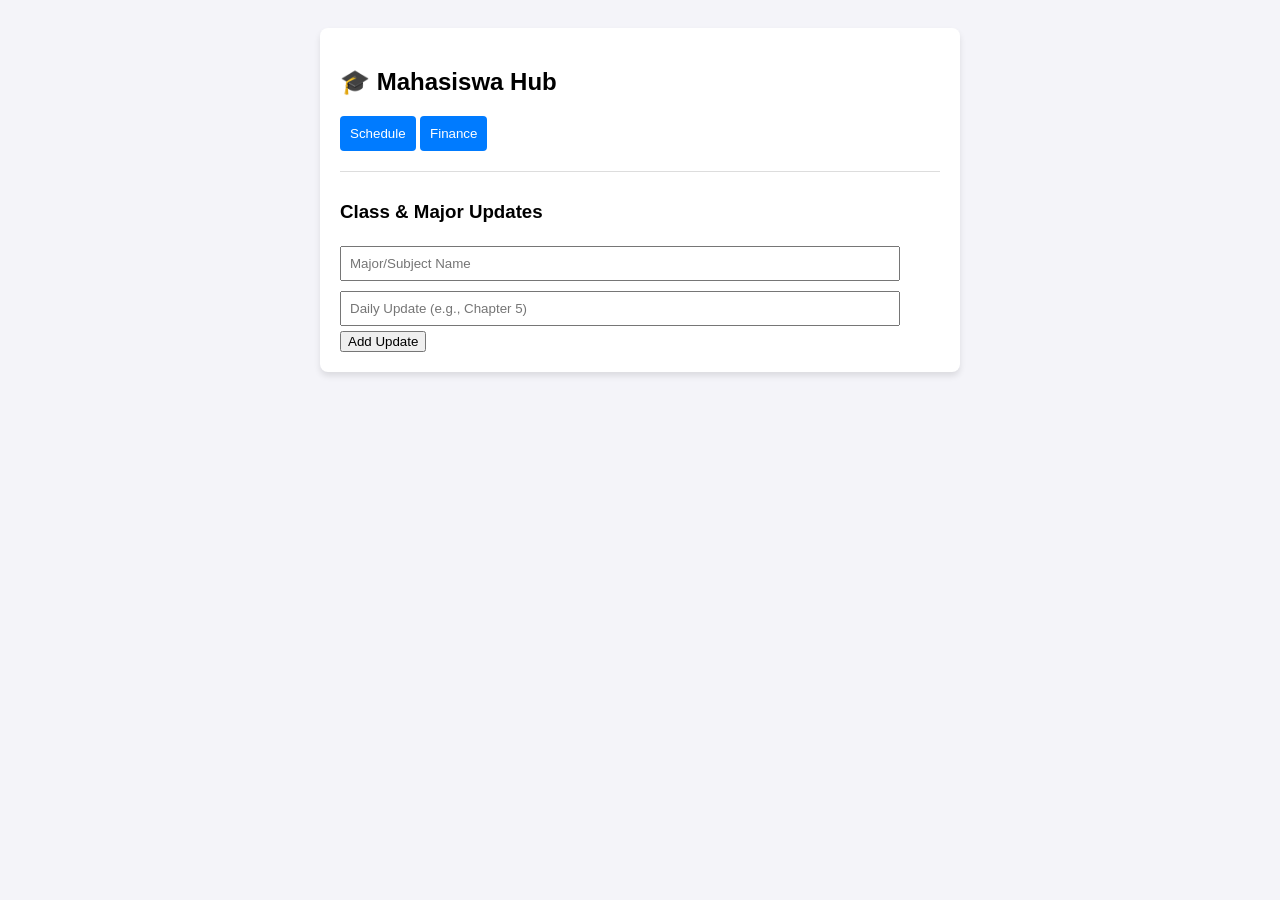
==== index.html @ 96eb0057 "Rename new.html to index.html" ====
<!DOCTYPE html>
<html lang="en">
<head>
    <meta charset="UTF-8">
    <title>Mahasiswa Hub</title>
    <style>
        body { font-family: Arial, sans-serif; background: #f4f4f9; padding: 20px; }
        .container { max-width: 600px; margin: auto; background: white; padding: 20px; border-radius: 8px; box-shadow: 0 4px 6px rgba(0,0,0,0.1); }
        .tab-btn { padding: 10px; cursor: pointer; border: none; background: #007bff; color: white; border-radius: 4px; }
        .section { margin-top: 20px; border-top: 1px solid #ddd; padding-top: 10px; }
        input { padding: 8px; margin: 5px 0; width: 90%; }
        .list-item { background: #e9ecef; padding: 10px; margin: 5px 0; border-left: 5px solid #007bff; }
    </style>
</head>
<body>

<div class="container">
    <h2>🎓 Mahasiswa Hub</h2>
    <button class="tab-btn" onclick="show('schedule')">Schedule</button>
    <button class="tab-btn" onclick="show('finance')">Finance</button>

    <div id="schedule" class="section">
        <h3>Class & Major Updates</h3>
        <input type="text" id="majorName" placeholder="Major/Subject Name">
        <input type="text" id="majorUpdate" placeholder="Daily Update (e.g., Chapter 5)">
        <button onclick="addSchedule()">Add Update</button>
        <div id="scheduleList"></div>
    </div>

    <div id="finance" class="section" style="display:none;">
        <h3>Monthly Expense Tracker</h3>
        <p>Budget: <strong>$500</strong></p>
        <input type="number" id="amount" placeholder="Amount Spent">
        <input type="text" id="expenseNote" placeholder="What for?">
        <button onclick="addExpense()">Subtract Expense</button>
        <div id="expenseList"></div>
    </div>
</div>

<script>
    function show(id) {
        document.getElementById('schedule').style.display = id === 'schedule' ? 'block' : 'none';
        document.getElementById('finance').style.display = id === 'finance' ? 'block' : 'none';
    }

    function addSchedule() {
        let name = document.getElementById('majorName').value;
        let update = document.getElementById('majorUpdate').value;
        if(name && update) {
            document.getElementById('scheduleList').innerHTML += `<div class="list-item"><strong>${name}:</strong> ${update}</div>`;
        }
    }

    function addExpense() {
        let amt = document.getElementById('amount').value;
        let note = document.getElementById('expenseNote').value;
        if(amt) {
            document.getElementById('expenseList').innerHTML += `<div class="list-item">-$${amt} (${note})</div>`;
        }
    }
</script>

</body>
</html>
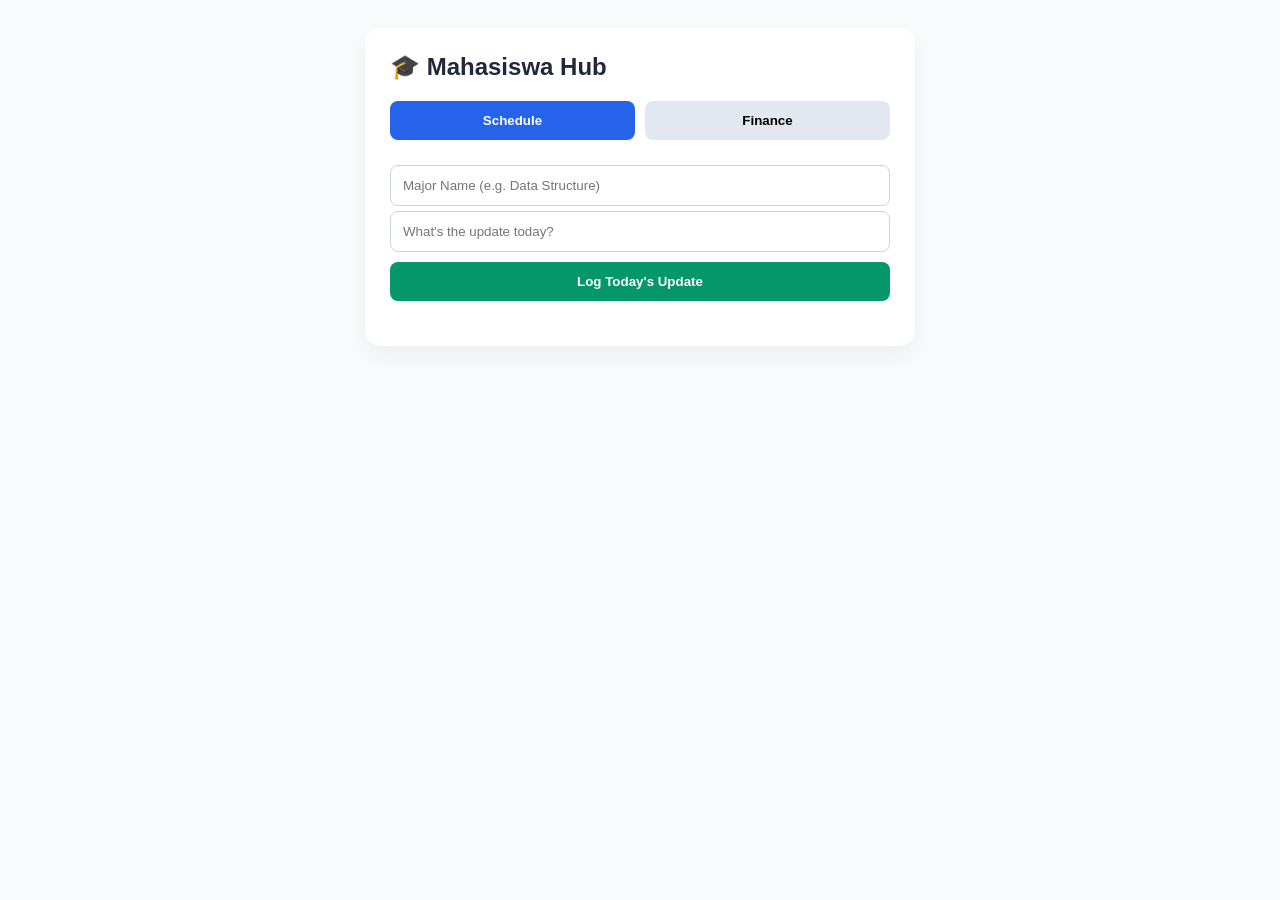
==== commit 7f270def: "Enhance index.html with responsive design and updates" ====
--- a/index.html
+++ b/index.html
@@ -2,62 +2,116 @@
 <html lang="en">
 <head>
     <meta charset="UTF-8">
-    <title>Mahasiswa Hub</title>
+    <meta name="viewport" content="width=device-width, initial-scale=1.0">
+    <title>Mahasiswa Hub | Dashboard</title>
     <style>
-        body { font-family: Arial, sans-serif; background: #f4f4f9; padding: 20px; }
-        .container { max-width: 600px; margin: auto; background: white; padding: 20px; border-radius: 8px; box-shadow: 0 4px 6px rgba(0,0,0,0.1); }
-        .tab-btn { padding: 10px; cursor: pointer; border: none; background: #007bff; color: white; border-radius: 4px; }
-        .section { margin-top: 20px; border-top: 1px solid #ddd; padding-top: 10px; }
-        input { padding: 8px; margin: 5px 0; width: 90%; }
-        .list-item { background: #e9ecef; padding: 10px; margin: 5px 0; border-left: 5px solid #007bff; }
+        :root { --primary: #2563eb; --bg: #f8fafc; --text: #1e293b; }
+        body { font-family: 'Segoe UI', Tahoma, Geneva, Verdana, sans-serif; background: var(--bg); color: var(--text); display: flex; justify-content: center; padding: 20px; }
+        .app-card { width: 100%; max-width: 500px; background: white; padding: 25px; border-radius: 15px; box-shadow: 0 10px 25px rgba(0,0,0,0.05); }
+        
+        .tabs { display: flex; gap: 10px; margin-bottom: 20px; }
+        .tab-btn { flex: 1; padding: 12px; border: none; border-radius: 8px; cursor: pointer; font-weight: bold; transition: 0.3s; background: #e2e8f0; }
+        .tab-btn.active { background: var(--primary); color: white; }
+
+        .input-group { margin-bottom: 15px; }
+        input { width: 100%; padding: 12px; margin-top: 5px; border: 1px solid #cbd5e1; border-radius: 8px; box-sizing: border-box; }
+        button.main-btn { width: 100%; padding: 12px; background: #059669; color: white; border: none; border-radius: 8px; cursor: pointer; font-weight: bold; }
+
+        /* Finance Bar */
+        .budget-container { background: #f1f5f9; padding: 15px; border-radius: 10px; margin-bottom: 20px; }
+        .progress-bg { background: #cbd5e1; height: 10px; border-radius: 5px; margin-top: 10px; overflow: hidden; }
+        .progress-fill { background: #ef4444; height: 100%; width: 0%; transition: 0.5s; }
+
+        .list-container { margin-top: 20px; max-height: 300px; overflow-y: auto; }
+        .item { background: #fff; border: 1px solid #e2e8f0; padding: 10px; border-radius: 8px; margin-bottom: 8px; font-size: 0.9rem; }
+        .item small { color: #64748b; display: block; margin-top: 4px; }
     </style>
 </head>
 <body>
 
-<div class="container">
-    <h2>🎓 Mahasiswa Hub</h2>
-    <button class="tab-btn" onclick="show('schedule')">Schedule</button>
-    <button class="tab-btn" onclick="show('finance')">Finance</button>
-
-    <div id="schedule" class="section">
-        <h3>Class & Major Updates</h3>
-        <input type="text" id="majorName" placeholder="Major/Subject Name">
-        <input type="text" id="majorUpdate" placeholder="Daily Update (e.g., Chapter 5)">
-        <button onclick="addSchedule()">Add Update</button>
-        <div id="scheduleList"></div>
+<div class="app-card">
+    <h2 style="margin-top:0">🎓 Mahasiswa Hub</h2>
+    
+    <div class="tabs">
+        <button id="btn-sch" class="tab-btn active" onclick="switchTab('sch')">Schedule</button>
+        <button id="btn-fin" class="tab-btn" onclick="switchTab('fin')">Finance</button>
     </div>
 
-    <div id="finance" class="section" style="display:none;">
-        <h3>Monthly Expense Tracker</h3>
-        <p>Budget: <strong>$500</strong></p>
-        <input type="number" id="amount" placeholder="Amount Spent">
-        <input type="text" id="expenseNote" placeholder="What for?">
-        <button onclick="addExpense()">Subtract Expense</button>
-        <div id="expenseList"></div>
+    <div id="section-sch">
+        <div class="input-group">
+            <input type="text" id="majorName" placeholder="Major Name (e.g. Data Structure)">
+            <input type="text" id="majorUpdate" placeholder="What's the update today?">
+            <button class="main-btn" onclick="addItem('sch')" style="margin-top:10px">Log Today's Update</button>
+        </div>
+        <div id="list-sch" class="list-container"></div>
+    </div>
+
+    <div id="section-fin" style="display:none">
+        <div class="budget-container">
+            <span>Monthly Spend: <strong>Rp <span id="total-spent">0</span></strong></span>
+            <div class="progress-bg"><div id="bar" class="progress-fill"></div></div>
+        </div>
+        <div class="input-group">
+            <input type="number" id="amount" placeholder="Amount (e.g. 50000)">
+            <input type="text" id="note" placeholder="Expense for? (e.g. Lunch)">
+            <button class="main-btn" onclick="addItem('fin')" style="margin-top:10px; background: #2563eb;">Add Expense</button>
+        </div>
+        <div id="list-fin" class="list-container"></div>
     </div>
 </div>
 
 <script>
-    function show(id) {
-        document.getElementById('schedule').style.display = id === 'schedule' ? 'block' : 'none';
-        document.getElementById('finance').style.display = id === 'finance' ? 'block' : 'none';
+    let data = JSON.parse(localStorage.getItem('mhs_data')) || { schedule: [], finance: [] };
+    const limit = 2000000; // Monthly limit example (2 Million)
+
+    function switchTab(type) {
+        document.getElementById('section-sch').style.display = type === 'sch' ? 'block' : 'none';
+        document.getElementById('section-fin').style.display = type === 'fin' ? 'block' : 'none';
+        document.getElementById('btn-sch').classList.toggle('active', type === 'sch');
+        document.getElementById('btn-fin').classList.toggle('active', type === 'fin');
+        render();
     }
 
-    function addSchedule() {
-        let name = document.getElementById('majorName').value;
-        let update = document.getElementById('majorUpdate').value;
-        if(name && update) {
-            document.getElementById('scheduleList').innerHTML += `<div class="list-item"><strong>${name}:</strong> ${update}</div>`;
+    function addItem(type) {
+        const date = new Date().toLocaleDateString('id-ID', { weekday:'long', day:'numeric', month:'long' });
+        if (type === 'sch') {
+            const name = document.getElementById('majorName').value;
+            const up = document.getElementById('majorUpdate').value;
+            if(name && up) data.schedule.unshift({ name, up, date });
+        } else {
+            const amt = parseInt(document.getElementById('amount').value);
+            const note = document.getElementById('note').value;
+            if(amt) data.finance.unshift({ amt, note, date });
         }
+        saveAndRender();
     }
 
-    function addExpense() {
-        let amt = document.getElementById('amount').value;
-        let note = document.getElementById('expenseNote').value;
-        if(amt) {
-            document.getElementById('expenseList').innerHTML += `<div class="list-item">-$${amt} (${note})</div>`;
-        }
+    function saveAndRender() {
+        localStorage.setItem('mhs_data', JSON.stringify(data));
+        render();
+        // Clear inputs
+        document.querySelectorAll('input').forEach(i => i.value = '');
     }
+
+    function render() {
+        // Render Schedule
+        document.getElementById('list-sch').innerHTML = data.schedule.map(i => `
+            <div class="item"><strong>${i.name}</strong>: ${i.up}<small>${i.date}</small></div>
+        `).join('');
+
+        // Render Finance
+        const total = data.finance.reduce((sum, i) => sum + i.amt, 0);
+        document.getElementById('total-spent').innerText = total.toLocaleString('id-ID');
+        document.getElementById('list-fin').innerHTML = data.finance.map(i => `
+            <div class="item"><strong>Rp ${i.amt.toLocaleString('id-ID')}</strong> - ${i.note}<small>${i.date}</small></div>
+        `).join('');
+        
+        // Update Bar
+        const percent = Math.min((total / limit) * 100, 100);
+        document.getElementById('bar').style.width = percent + '%';
+    }
+
+    render(); // Initial load
 </script>
 
 </body>
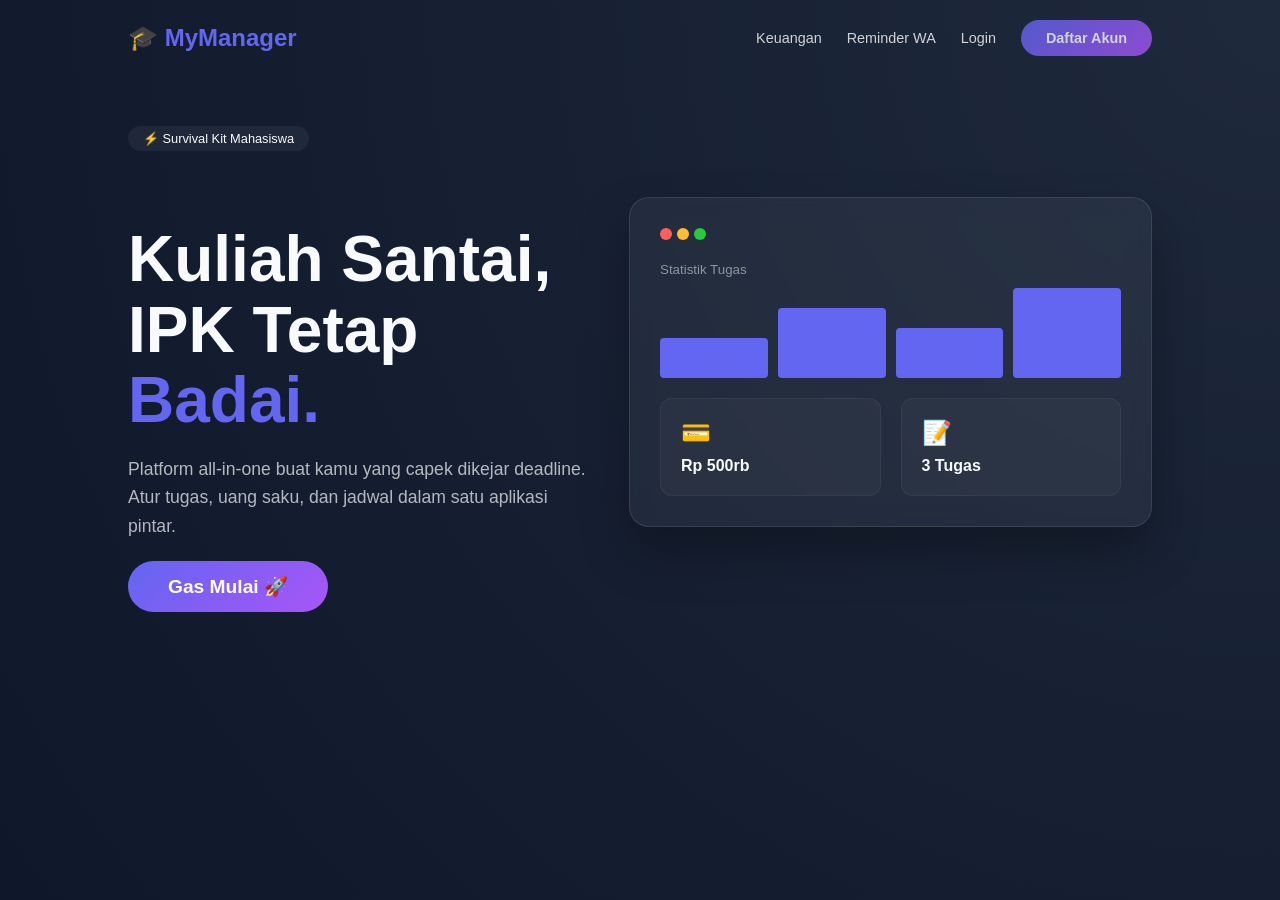
==== commit e8a390ec: "Update index.html for new branding and styles" ====
--- a/index.html
+++ b/index.html
@@ -1,118 +1,146 @@
 <!DOCTYPE html>
-<html lang="en">
+<html lang="id">
 <head>
     <meta charset="UTF-8">
     <meta name="viewport" content="width=device-width, initial-scale=1.0">
-    <title>Mahasiswa Hub | Dashboard</title>
+    <title>MyManager - Survival Kit Mahasiswa</title>
     <style>
-        :root { --primary: #2563eb; --bg: #f8fafc; --text: #1e293b; }
-        body { font-family: 'Segoe UI', Tahoma, Geneva, Verdana, sans-serif; background: var(--bg); color: var(--text); display: flex; justify-content: center; padding: 20px; }
-        .app-card { width: 100%; max-width: 500px; background: white; padding: 25px; border-radius: 15px; box-shadow: 0 10px 25px rgba(0,0,0,0.05); }
-        
-        .tabs { display: flex; gap: 10px; margin-bottom: 20px; }
-        .tab-btn { flex: 1; padding: 12px; border: none; border-radius: 8px; cursor: pointer; font-weight: bold; transition: 0.3s; background: #e2e8f0; }
-        .tab-btn.active { background: var(--primary); color: white; }
+        :root {
+            --bg-color: #0f172a;
+            --accent: #6366f1;
+            --glass: rgba(255, 255, 255, 0.05);
+            --text-light: #f8fafc;
+        }
 
-        .input-group { margin-bottom: 15px; }
-        input { width: 100%; padding: 12px; margin-top: 5px; border: 1px solid #cbd5e1; border-radius: 8px; box-sizing: border-box; }
-        button.main-btn { width: 100%; padding: 12px; background: #059669; color: white; border: none; border-radius: 8px; cursor: pointer; font-weight: bold; }
+        body {
+            margin: 0;
+            font-family: 'Inter', sans-serif;
+            background: radial-gradient(circle at top right, #1e293b, var(--bg-color));
+            color: var(--text-light);
+            min-height: 100vh;
+        }
 
-        /* Finance Bar */
-        .budget-container { background: #f1f5f9; padding: 15px; border-radius: 10px; margin-bottom: 20px; }
-        .progress-bg { background: #cbd5e1; height: 10px; border-radius: 5px; margin-top: 10px; overflow: hidden; }
-        .progress-fill { background: #ef4444; height: 100%; width: 0%; transition: 0.5s; }
+        /* Navbar */
+        nav {
+            display: flex;
+            justify-content: space-between;
+            align-items: center;
+            padding: 20px 10%;
+        }
 
-        .list-container { margin-top: 20px; max-height: 300px; overflow-y: auto; }
-        .item { background: #fff; border: 1px solid #e2e8f0; padding: 10px; border-radius: 8px; margin-bottom: 8px; font-size: 0.9rem; }
-        .item small { color: #64748b; display: block; margin-top: 4px; }
+        .logo { font-size: 1.5rem; font-weight: bold; color: var(--accent); }
+
+        .nav-links { display: flex; gap: 25px; align-items: center; }
+        .nav-links a { color: white; text-decoration: none; font-size: 0.9rem; opacity: 0.8; }
+
+        .btn-primary {
+            background: linear-gradient(135deg, #6366f1, #a855f7);
+            padding: 10px 25px;
+            border-radius: 50px;
+            color: white;
+            text-decoration: none;
+            font-weight: bold;
+        }
+
+        /* Hero Section */
+        .hero {
+            display: flex;
+            align-items: center;
+            justify-content: space-between;
+            padding: 50px 10%;
+            gap: 40px;
+        }
+
+        .hero-text { flex: 1; }
+        .hero-text h1 { font-size: 4rem; line-height: 1.1; margin-bottom: 20px; }
+        .hero-text span { color: var(--accent); }
+        .hero-text p { font-size: 1.1rem; opacity: 0.7; line-height: 1.6; max-width: 500px; }
+
+        /* Dashboard Card */
+        .dashboard-preview {
+            flex: 1;
+            background: var(--glass);
+            border: 1px solid rgba(255,255,255,0.1);
+            backdrop-filter: blur(10px);
+            border-radius: 20px;
+            padding: 30px;
+            box-shadow: 0 25px 50px rgba(0,0,0,0.3);
+        }
+
+        .stat-grid {
+            display: grid;
+            grid-template-columns: 1fr 1fr;
+            gap: 20px;
+            margin-top: 20px;
+        }
+
+        .stat-card {
+            background: rgba(255,255,255,0.03);
+            padding: 20px;
+            border-radius: 12px;
+            border: 1px solid rgba(255,255,255,0.05);
+        }
+
+        .bar-chart {
+            display: flex;
+            align-items: flex-end;
+            gap: 10px;
+            height: 100px;
+            margin-bottom: 20px;
+        }
+
+        .bar { background: var(--accent); width: 100%; border-radius: 4px; transition: 0.5s; }
+
     </style>
 </head>
 <body>
 
-<div class="app-card">
-    <h2 style="margin-top:0">🎓 Mahasiswa Hub</h2>
-    
-    <div class="tabs">
-        <button id="btn-sch" class="tab-btn active" onclick="switchTab('sch')">Schedule</button>
-        <button id="btn-fin" class="tab-btn" onclick="switchTab('fin')">Finance</button>
+<nav>
+    <div class="logo">🎓 MyManager</div>
+    <div class="nav-links">
+        <a href="#">Keuangan</a>
+        <a href="#">Reminder WA</a>
+        <a href="#">Login</a>
+        <a href="#" class="btn-primary">Daftar Akun</a>
+    </div>
+</nav>
+
+<section class="hero">
+    <div class="hero-text">
+        <div style="background: var(--glass); display: inline-block; padding: 5px 15px; border-radius: 20px; font-size: 0.8rem; margin-bottom: 20px;">⚡ Survival Kit Mahasiswa</div>
+        <h1>Kuliah Santai, <br>IPK Tetap <span>Badai.</span></h1>
+        <p>Platform all-in-one buat kamu yang capek dikejar deadline. Atur tugas, uang saku, dan jadwal dalam satu aplikasi pintar.</p>
+        <br>
+        <a href="#" class="btn-primary" style="font-size: 1.2rem; padding: 15px 40px;">Gas Mulai 🚀</a>
     </div>
 
-    <div id="section-sch">
-        <div class="input-group">
-            <input type="text" id="majorName" placeholder="Major Name (e.g. Data Structure)">
-            <input type="text" id="majorUpdate" placeholder="What's the update today?">
-            <button class="main-btn" onclick="addItem('sch')" style="margin-top:10px">Log Today's Update</button>
+    <div class="dashboard-preview">
+        <div style="display:flex; gap:5px; margin-bottom: 20px;">
+            <div style="width:12px; height:12px; border-radius:50%; background:#ff5f56;"></div>
+            <div style="width:12px; height:12px; border-radius:50%; background:#ffbd2e;"></div>
+            <div style="width:12px; height:12px; border-radius:50%; background:#27c93f;"></div>
         </div>
-        <div id="list-sch" class="list-container"></div>
+        
+        <small style="opacity: 0.5;">Statistik Tugas</small>
+        <div class="bar-chart">
+            <div class="bar" style="height: 40%;"></div>
+            <div class="bar" style="height: 70%;"></div>
+            <div class="bar" style="height: 50%;"></div>
+            <div class="bar" style="height: 90%;"></div>
+        </div>
+
+        <div class="stat-grid">
+            <div class="stat-card">
+                <span style="font-size: 1.5rem;">💳</span>
+                <div style="margin-top:10px; font-weight: bold;">Rp 500rb</div>
+            </div>
+            <div class="stat-card">
+                <span style="font-size: 1.5rem;">📝</span>
+                <div style="margin-top:10px; font-weight: bold;">3 Tugas</div>
+            </div>
+        </div>
     </div>
-
-    <div id="section-fin" style="display:none">
-        <div class="budget-container">
-            <span>Monthly Spend: <strong>Rp <span id="total-spent">0</span></strong></span>
-            <div class="progress-bg"><div id="bar" class="progress-fill"></div></div>
-        </div>
-        <div class="input-group">
-            <input type="number" id="amount" placeholder="Amount (e.g. 50000)">
-            <input type="text" id="note" placeholder="Expense for? (e.g. Lunch)">
-            <button class="main-btn" onclick="addItem('fin')" style="margin-top:10px; background: #2563eb;">Add Expense</button>
-        </div>
-        <div id="list-fin" class="list-container"></div>
-    </div>
-</div>
-
-<script>
-    let data = JSON.parse(localStorage.getItem('mhs_data')) || { schedule: [], finance: [] };
-    const limit = 2000000; // Monthly limit example (2 Million)
-
-    function switchTab(type) {
-        document.getElementById('section-sch').style.display = type === 'sch' ? 'block' : 'none';
-        document.getElementById('section-fin').style.display = type === 'fin' ? 'block' : 'none';
-        document.getElementById('btn-sch').classList.toggle('active', type === 'sch');
-        document.getElementById('btn-fin').classList.toggle('active', type === 'fin');
-        render();
-    }
-
-    function addItem(type) {
-        const date = new Date().toLocaleDateString('id-ID', { weekday:'long', day:'numeric', month:'long' });
-        if (type === 'sch') {
-            const name = document.getElementById('majorName').value;
-            const up = document.getElementById('majorUpdate').value;
-            if(name && up) data.schedule.unshift({ name, up, date });
-        } else {
-            const amt = parseInt(document.getElementById('amount').value);
-            const note = document.getElementById('note').value;
-            if(amt) data.finance.unshift({ amt, note, date });
-        }
-        saveAndRender();
-    }
-
-    function saveAndRender() {
-        localStorage.setItem('mhs_data', JSON.stringify(data));
-        render();
-        // Clear inputs
-        document.querySelectorAll('input').forEach(i => i.value = '');
-    }
-
-    function render() {
-        // Render Schedule
-        document.getElementById('list-sch').innerHTML = data.schedule.map(i => `
-            <div class="item"><strong>${i.name}</strong>: ${i.up}<small>${i.date}</small></div>
-        `).join('');
-
-        // Render Finance
-        const total = data.finance.reduce((sum, i) => sum + i.amt, 0);
-        document.getElementById('total-spent').innerText = total.toLocaleString('id-ID');
-        document.getElementById('list-fin').innerHTML = data.finance.map(i => `
-            <div class="item"><strong>Rp ${i.amt.toLocaleString('id-ID')}</strong> - ${i.note}<small>${i.date}</small></div>
-        `).join('');
-        
-        // Update Bar
-        const percent = Math.min((total / limit) * 100, 100);
-        document.getElementById('bar').style.width = percent + '%';
-    }
-
-    render(); // Initial load
-</script>
+</section>
 
 </body>
 </html>
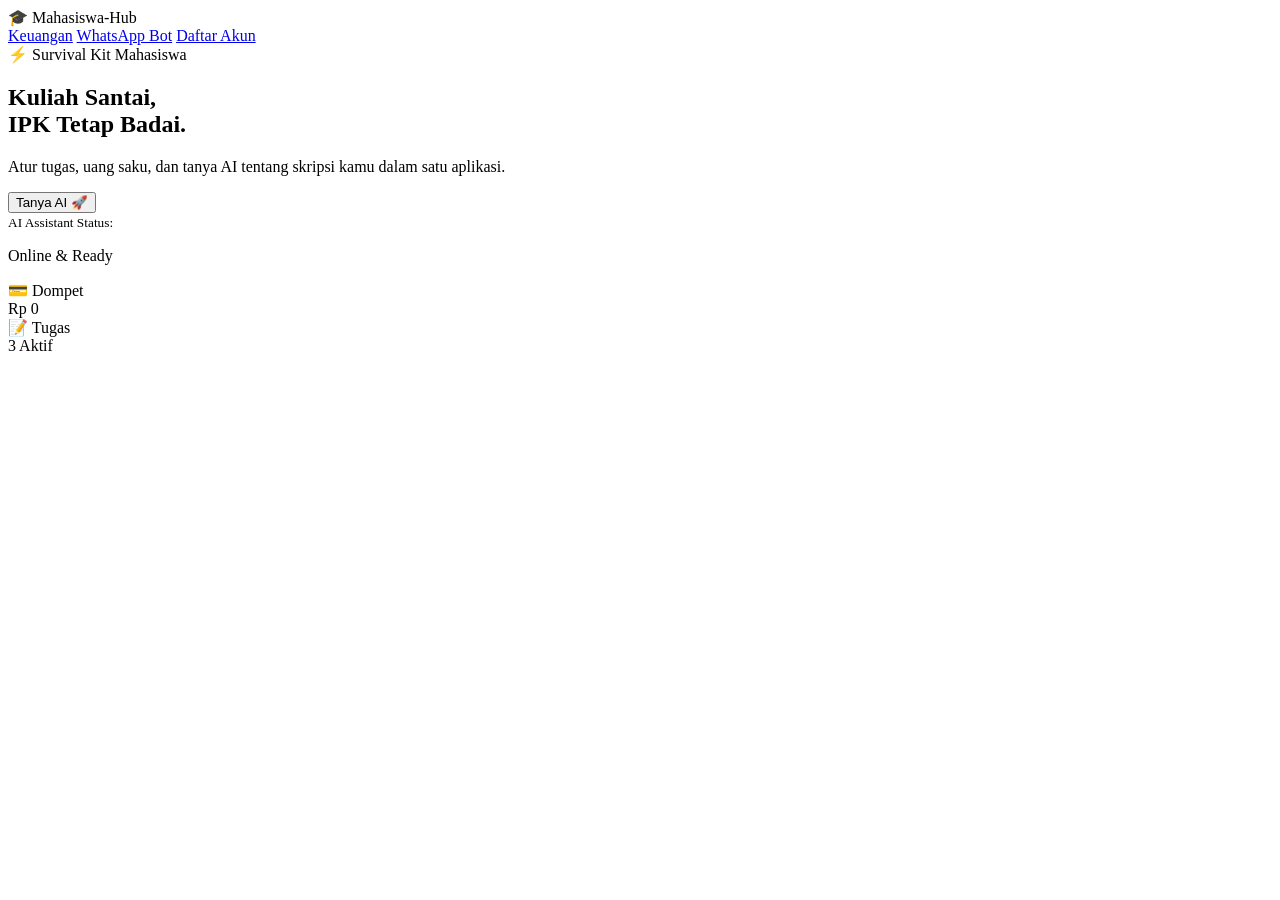
==== commit 53390ff9: "Update title and navigation for Mahasiswa-Hub" ====
--- a/index.html
+++ b/index.html
@@ -3,144 +3,47 @@
 <head>
     <meta charset="UTF-8">
     <meta name="viewport" content="width=device-width, initial-scale=1.0">
-    <title>MyManager - Survival Kit Mahasiswa</title>
-    <style>
-        :root {
-            --bg-color: #0f172a;
-            --accent: #6366f1;
-            --glass: rgba(255, 255, 255, 0.05);
-            --text-light: #f8fafc;
-        }
-
-        body {
-            margin: 0;
-            font-family: 'Inter', sans-serif;
-            background: radial-gradient(circle at top right, #1e293b, var(--bg-color));
-            color: var(--text-light);
-            min-height: 100vh;
-        }
-
-        /* Navbar */
-        nav {
-            display: flex;
-            justify-content: space-between;
-            align-items: center;
-            padding: 20px 10%;
-        }
-
-        .logo { font-size: 1.5rem; font-weight: bold; color: var(--accent); }
-
-        .nav-links { display: flex; gap: 25px; align-items: center; }
-        .nav-links a { color: white; text-decoration: none; font-size: 0.9rem; opacity: 0.8; }
-
-        .btn-primary {
-            background: linear-gradient(135deg, #6366f1, #a855f7);
-            padding: 10px 25px;
-            border-radius: 50px;
-            color: white;
-            text-decoration: none;
-            font-weight: bold;
-        }
-
-        /* Hero Section */
-        .hero {
-            display: flex;
-            align-items: center;
-            justify-content: space-between;
-            padding: 50px 10%;
-            gap: 40px;
-        }
-
-        .hero-text { flex: 1; }
-        .hero-text h1 { font-size: 4rem; line-height: 1.1; margin-bottom: 20px; }
-        .hero-text span { color: var(--accent); }
-        .hero-text p { font-size: 1.1rem; opacity: 0.7; line-height: 1.6; max-width: 500px; }
-
-        /* Dashboard Card */
-        .dashboard-preview {
-            flex: 1;
-            background: var(--glass);
-            border: 1px solid rgba(255,255,255,0.1);
-            backdrop-filter: blur(10px);
-            border-radius: 20px;
-            padding: 30px;
-            box-shadow: 0 25px 50px rgba(0,0,0,0.3);
-        }
-
-        .stat-grid {
-            display: grid;
-            grid-template-columns: 1fr 1fr;
-            gap: 20px;
-            margin-top: 20px;
-        }
-
-        .stat-card {
-            background: rgba(255,255,255,0.03);
-            padding: 20px;
-            border-radius: 12px;
-            border: 1px solid rgba(255,255,255,0.05);
-        }
-
-        .bar-chart {
-            display: flex;
-            align-items: flex-end;
-            gap: 10px;
-            height: 100px;
-            margin-bottom: 20px;
-        }
-
-        .bar { background: var(--accent); width: 100%; border-radius: 4px; transition: 0.5s; }
-
-    </style>
+    <title>Mahasiswa-Hub - Survival Kit Mahasiswa</title>
+    <link rel="stylesheet" href="style.css">
 </head>
 <body>
 
-<nav>
-    <div class="logo">🎓 MyManager</div>
-    <div class="nav-links">
-        <a href="#">Keuangan</a>
-        <a href="#">Reminder WA</a>
-        <a href="#">Login</a>
-        <a href="#" class="btn-primary">Daftar Akun</a>
-    </div>
-</nav>
+    <nav>
+        <div class="logo">🎓 Mahasiswa-Hub</div>
+        <div class="nav-links">
+            <a href="#" onclick="showSection('finance')">Keuangan</a>
+            <a href="#" id="wa-bot-btn">WhatsApp Bot</a>
+            <a href="#" class="btn-primary">Daftar Akun</a>
+        </div>
+    </nav>
 
-<section class="hero">
-    <div class="hero-text">
-        <div style="background: var(--glass); display: inline-block; padding: 5px 15px; border-radius: 20px; font-size: 0.8rem; margin-bottom: 20px;">⚡ Survival Kit Mahasiswa</div>
-        <h1>Kuliah Santai, <br>IPK Tetap <span>Badai.</span></h1>
-        <p>Platform all-in-one buat kamu yang capek dikejar deadline. Atur tugas, uang saku, dan jadwal dalam satu aplikasi pintar.</p>
-        <br>
-        <a href="#" class="btn-primary" style="font-size: 1.2rem; padding: 15px 40px;">Gas Mulai 🚀</a>
-    </div>
-
-    <div class="dashboard-preview">
-        <div style="display:flex; gap:5px; margin-bottom: 20px;">
-            <div style="width:12px; height:12px; border-radius:50%; background:#ff5f56;"></div>
-            <div style="width:12px; height:12px; border-radius:50%; background:#ffbd2e;"></div>
-            <div style="width:12px; height:12px; border-radius:50%; background:#27c93f;"></div>
-        </div>
-        
-        <small style="opacity: 0.5;">Statistik Tugas</small>
-        <div class="bar-chart">
-            <div class="bar" style="height: 40%;"></div>
-            <div class="bar" style="height: 70%;"></div>
-            <div class="bar" style="height: 50%;"></div>
-            <div class="bar" style="height: 90%;"></div>
+    <section class="hero">
+        <div class="hero-text">
+            <div class="badge">⚡ Survival Kit Mahasiswa</div>
+            <h1>Kuliah Santai, <br>IPK Tetap <span>Badai.</span></h1>
+            <p>Atur tugas, uang saku, dan tanya AI tentang skripsi kamu dalam satu aplikasi.</p>
+            <button class="btn-primary" onclick="openAI()">Tanya AI 🚀</button>
         </div>
 
-        <div class="stat-grid">
-            <div class="stat-card">
-                <span style="font-size: 1.5rem;">💳</span>
-                <div style="margin-top:10px; font-weight: bold;">Rp 500rb</div>
+        <div class="dashboard-preview">
+            <div class="window-dots"><span></span><span></span><span></span></div>
+            <div id="ai-response" class="stat-card">
+                <small>AI Assistant Status:</small>
+                <p id="ai-status">Online & Ready</p>
             </div>
-            <div class="stat-card">
-                <span style="font-size: 1.5rem;">📝</span>
-                <div style="margin-top:10px; font-weight: bold;">3 Tugas</div>
+            <div class="stat-grid">
+                <div class="stat-card">
+                    <span>💳 Dompet</span>
+                    <div id="display-finance">Rp 0</div>
+                </div>
+                <div class="stat-card">
+                    <span>📝 Tugas</span>
+                    <div>3 Aktif</div>
+                </div>
             </div>
         </div>
-    </div>
-</section>
+    </section>
 
+    <script src="app.js"></script>
 </body>
 </html>
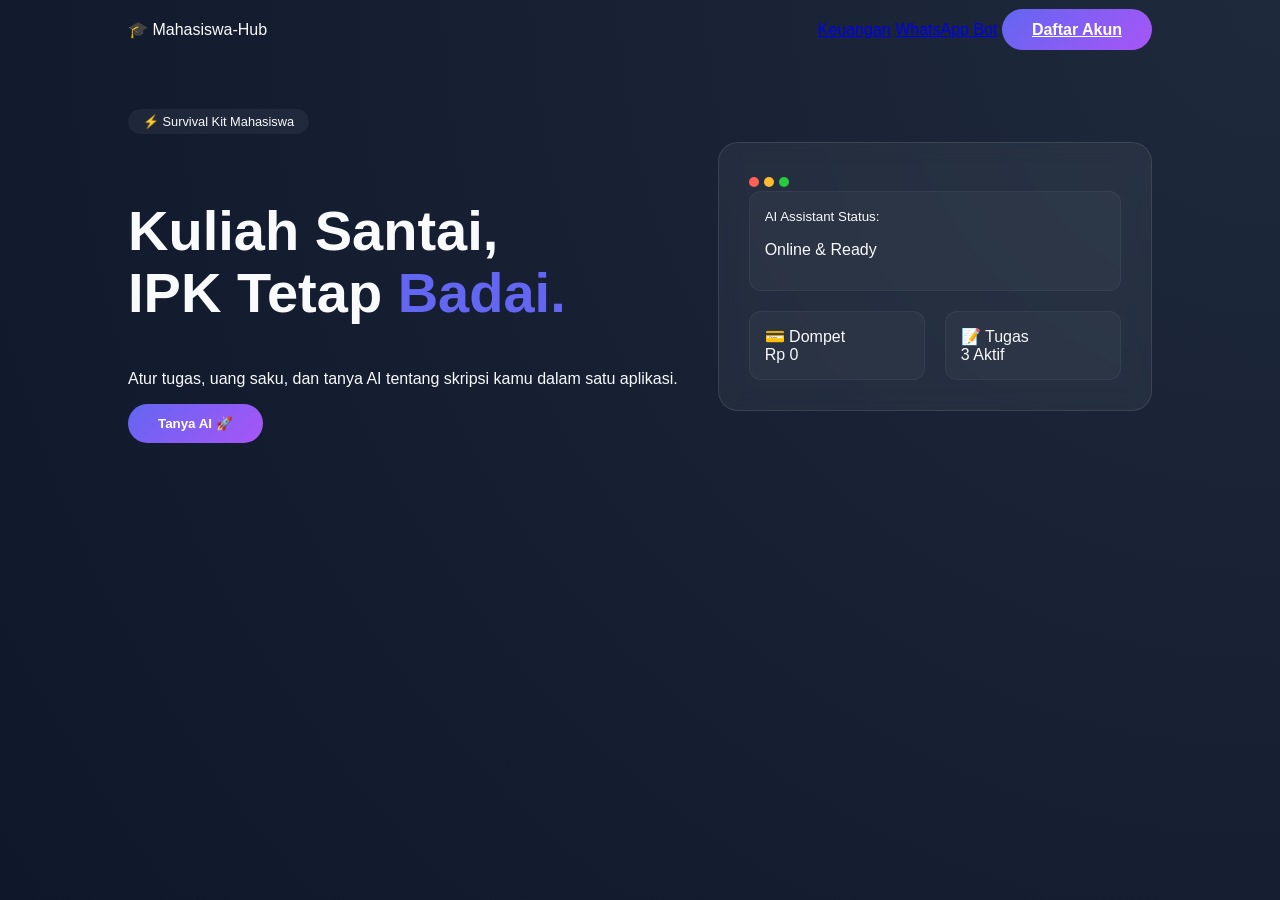
==== commit f3716ac6: "Implement authentication modal in index.html Added an authentication modal for user registration." ====
--- a/index.html
+++ b/index.html
@@ -8,6 +8,21 @@
 </head>
 <body>
 
+    <div id="auth-modal" class="modal-overlay" style="display:none;">
+    <div class="modal-content">
+        <span class="close-btn" onclick="toggleModal('auth-modal')">&times;</span>
+        <h2>Daftar MyManager</h2>
+        <p>Bergabung sebagai Mahasiswa</p>
+        
+        <div class="input-group">
+            <input type="text" id="reg-name" placeholder="Nama Lengkap">
+            <input type="text" id="reg-univ" placeholder="Nama Universitas">
+            <input type="email" id="reg-email" placeholder="Email Kampus">
+            <input type="password" id="reg-pass" placeholder="Password">
+            <button class="btn-primary" style="width: 100%; margin-top: 15px;" onclick="handleSignUp()">Buat Akun 🚀</button>
+        </div>
+    </div>
+</div>
     <nav>
         <div class="logo">🎓 Mahasiswa-Hub</div>
         <div class="nav-links">
--- a/style.css
+++ b/style.css
@@ -0,0 +1,41 @@
+:root {
+    --bg-color: #0f172a;
+    --accent: #6366f1;
+    --glass: rgba(255, 255, 255, 0.05);
+    --text-light: #f8fafc;
+}
+
+body {
+    margin: 0;
+    font-family: 'Inter', sans-serif;
+    background: radial-gradient(circle at top right, #1e293b, var(--bg-color));
+    color: var(--text-light);
+    min-height: 100vh;
+}
+
+nav { display: flex; justify-content: space-between; padding: 20px 10%; align-items: center; }
+
+.hero { display: flex; padding: 50px 10%; gap: 40px; align-items: center; }
+
+.hero-text h1 { font-size: 3.5rem; line-height: 1.1; }
+.hero-text span { color: var(--accent); }
+
+.badge { background: var(--glass); display: inline-block; padding: 5px 15px; border-radius: 20px; font-size: 0.8rem; margin-bottom: 20px; }
+
+.btn-primary {
+    background: linear-gradient(135deg, #6366f1, #a855f7);
+    padding: 12px 30px; border: none; border-radius: 50px; color: white; cursor: pointer; font-weight: bold;
+}
+
+.dashboard-preview {
+    flex: 1; background: var(--glass); border: 1px solid rgba(255,255,255,0.1);
+    backdrop-filter: blur(10px); border-radius: 20px; padding: 30px;
+}
+
+.stat-grid { display: grid; grid-template-columns: 1fr 1fr; gap: 20px; margin-top: 20px; }
+.stat-card { background: rgba(255,255,255,0.03); padding: 15px; border-radius: 12px; border: 1px solid rgba(255,255,255,0.05); }
+
+.window-dots span { display: inline-block; width: 10px; height: 10px; border-radius: 50%; margin-right: 5px; }
+.window-dots span:nth-child(1) { background: #ff5f56; }
+.window-dots span:nth-child(2) { background: #ffbd2e; }
+.window-dots span:nth-child(3) { background: #27c93f; }
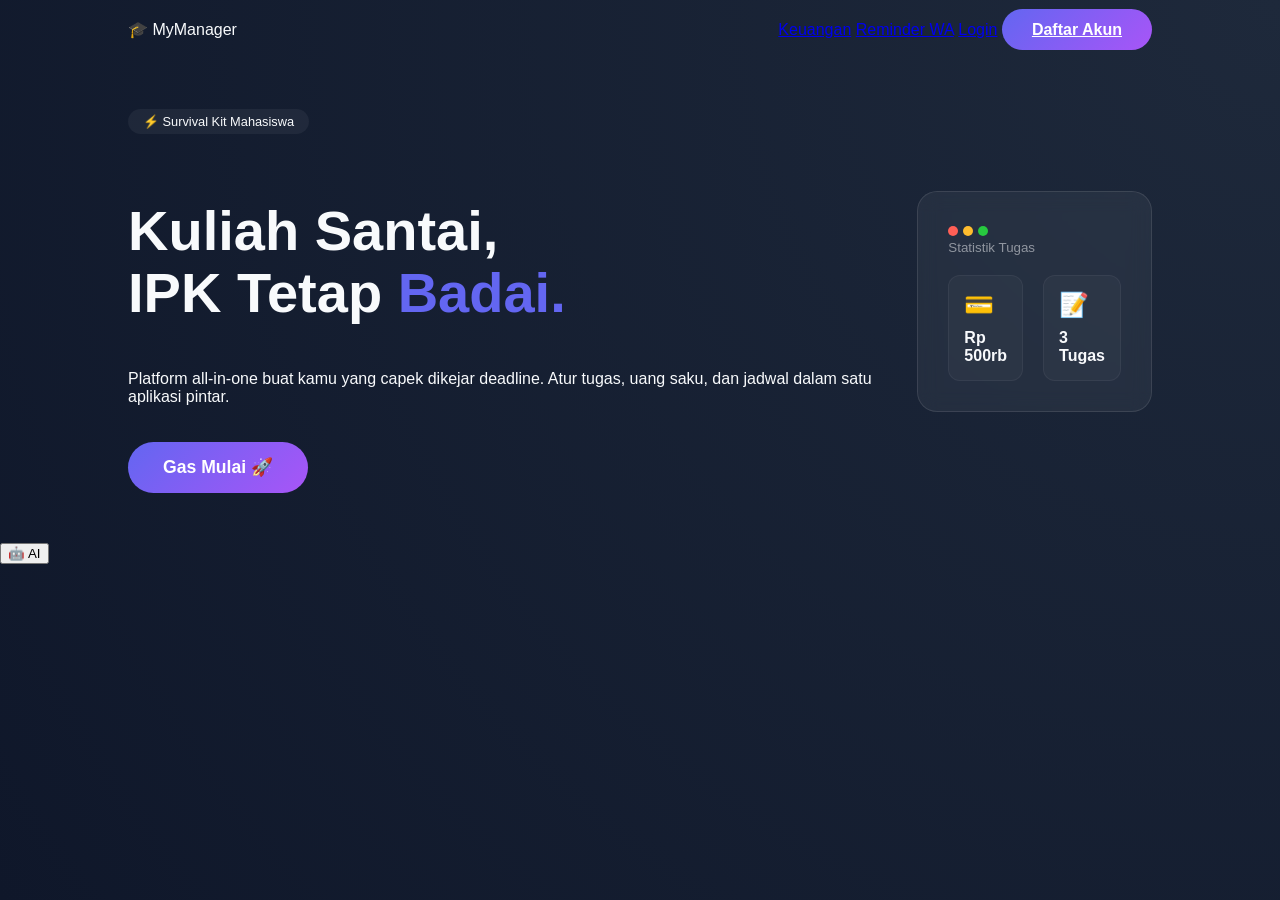
==== commit 52c2d509: "Rename Mahasiswa-Hub to MyManager in index.html" ====
--- a/index.html
+++ b/index.html
@@ -3,62 +3,77 @@
 <head>
     <meta charset="UTF-8">
     <meta name="viewport" content="width=device-width, initial-scale=1.0">
-    <title>Mahasiswa-Hub - Survival Kit Mahasiswa</title>
+    <title>MyManager - Survival Kit Mahasiswa</title>
     <link rel="stylesheet" href="style.css">
 </head>
 <body>
 
-    <div id="auth-modal" class="modal-overlay" style="display:none;">
-    <div class="modal-content">
-        <span class="close-btn" onclick="toggleModal('auth-modal')">&times;</span>
-        <h2>Daftar MyManager</h2>
-        <p>Bergabung sebagai Mahasiswa</p>
-        
-        <div class="input-group">
-            <input type="text" id="reg-name" placeholder="Nama Lengkap">
-            <input type="text" id="reg-univ" placeholder="Nama Universitas">
-            <input type="email" id="reg-email" placeholder="Email Kampus">
-            <input type="password" id="reg-pass" placeholder="Password">
-            <button class="btn-primary" style="width: 100%; margin-top: 15px;" onclick="handleSignUp()">Buat Akun 🚀</button>
-        </div>
-    </div>
-</div>
     <nav>
-        <div class="logo">🎓 Mahasiswa-Hub</div>
+        <div class="logo">🎓 MyManager</div>
         <div class="nav-links">
-            <a href="#" onclick="showSection('finance')">Keuangan</a>
-            <a href="#" id="wa-bot-btn">WhatsApp Bot</a>
-            <a href="#" class="btn-primary">Daftar Akun</a>
+            <a href="#">Keuangan</a>
+            <a href="#" id="wa-bot-btn">Reminder WA</a>
+            <a href="#">Login</a>
+            <a href="#" class="btn-primary" id="btn-daftar" onclick="toggleModal('auth-modal')">Daftar Akun</a>
         </div>
     </nav>
 
     <section class="hero">
         <div class="hero-text">
             <div class="badge">⚡ Survival Kit Mahasiswa</div>
-            <h1>Kuliah Santai, <br>IPK Tetap <span>Badai.</span></h1>
-            <p>Atur tugas, uang saku, dan tanya AI tentang skripsi kamu dalam satu aplikasi.</p>
-            <button class="btn-primary" onclick="openAI()">Tanya AI 🚀</button>
+            <h1 id="hero-greeting">Kuliah Santai, <br>IPK Tetap <span>Badai.</span></h1>
+            <p>Platform all-in-one buat kamu yang capek dikejar deadline. Atur tugas, uang saku, dan jadwal dalam satu aplikasi pintar.</p>
+            <button class="btn-primary" style="margin-top: 20px; font-size: 1.1rem; padding: 15px 35px;" onclick="toggleModal('auth-modal')">Gas Mulai 🚀</button>
         </div>
 
         <div class="dashboard-preview">
             <div class="window-dots"><span></span><span></span><span></span></div>
-            <div id="ai-response" class="stat-card">
-                <small>AI Assistant Status:</small>
-                <p id="ai-status">Online & Ready</p>
+            <small style="opacity: 0.5; display:block; margin-bottom:10px;">Statistik Tugas</small>
+            
+            <div class="bar-chart">
+                <div class="bar" style="height: 40%;"></div>
+                <div class="bar" style="height: 70%;"></div>
+                <div class="bar" style="height: 50%;"></div>
+                <div class="bar" style="height: 90%;"></div>
             </div>
+
             <div class="stat-grid">
                 <div class="stat-card">
-                    <span>💳 Dompet</span>
-                    <div id="display-finance">Rp 0</div>
+                    <span style="font-size: 1.5rem;">💳</span>
+                    <div style="margin-top:10px; font-weight: bold;">Rp 500rb</div>
                 </div>
                 <div class="stat-card">
-                    <span>📝 Tugas</span>
-                    <div>3 Aktif</div>
+                    <span style="font-size: 1.5rem;">📝</span>
+                    <div style="margin-top:10px; font-weight: bold;">3 Tugas</div>
                 </div>
             </div>
         </div>
     </section>
 
+    <div id="auth-modal" class="modal-overlay" style="display:none;">
+        <div class="modal-content">
+            <span class="close-btn" onclick="toggleModal('auth-modal')">&times;</span>
+            <h2>Daftar MyManager</h2>
+            <p>Bergabung sebagai Mahasiswa</p>
+            <div class="input-group">
+                <input type="text" id="reg-name" placeholder="Nama Panggilan">
+                <input type="text" id="reg-univ" placeholder="Nama Kampus (Singkatan)">
+                <input type="email" id="reg-email" placeholder="Email">
+                <button class="btn-primary" style="width: 100%; margin-top: 15px;" onclick="handleSignUp()">Buat Akun 🚀</button>
+            </div>
+        </div>
+    </div>
+
+    <div id="ai-chat" class="ai-widget">
+        <button class="ai-btn" onclick="toggleAI()">🤖 AI</button>
+        <div id="chat-window" class="chat-window" style="display:none;">
+            <h4>MyManager AI</h4>
+            <div id="ai-status" style="font-size: 0.8rem; margin-bottom: 10px; color: #6366f1;">Siap membantu skripsimu!</div>
+            <input type="text" id="ai-input" placeholder="Tanya tentang tugas..." style="width:100%; padding: 8px; border-radius: 5px; border: 1px solid #ccc; box-sizing: border-box; margin-bottom: 5px; color: black;">
+            <button class="btn-primary" style="width: 100%; padding: 8px;" onclick="askAI()">Kirim</button>
+        </div>
+    </div>
+
     <script src="app.js"></script>
 </body>
 </html>
--- a/style.css
+++ b/style.css
@@ -39,3 +39,46 @@
 .window-dots span:nth-child(1) { background: #ff5f56; }
 .window-dots span:nth-child(2) { background: #ffbd2e; }
 .window-dots span:nth-child(3) { background: #27c93f; }
+
+/* Modal Overlay */
+.modal-overlay {
+    position: fixed;
+    top: 0; left: 0; width: 100%; height: 100%;
+    background: rgba(0, 0, 0, 0.8);
+    backdrop-filter: blur(8px);
+    display: flex;
+    justify-content: center;
+    align-items: center;
+    z-index: 2000;
+}
+
+/* Modal Content Box */
+.modal-content {
+    background: #1e293b;
+    padding: 30px;
+    border-radius: 20px;
+    border: 1px solid rgba(255,255,255,0.1);
+    width: 90%;
+    max-width: 400px;
+    text-align: center;
+    position: relative;
+}
+
+.modal-content input {
+    width: 100%;
+    padding: 12px;
+    margin: 10px 0;
+    border-radius: 8px;
+    border: 1px solid #334155;
+    background: #0f172a;
+    color: white;
+    box-sizing: border-box;
+}
+
+.close-btn {
+    position: absolute;
+    top: 15px; right: 20px;
+    font-size: 25px;
+    cursor: pointer;
+    color: #94a3b8;
+}
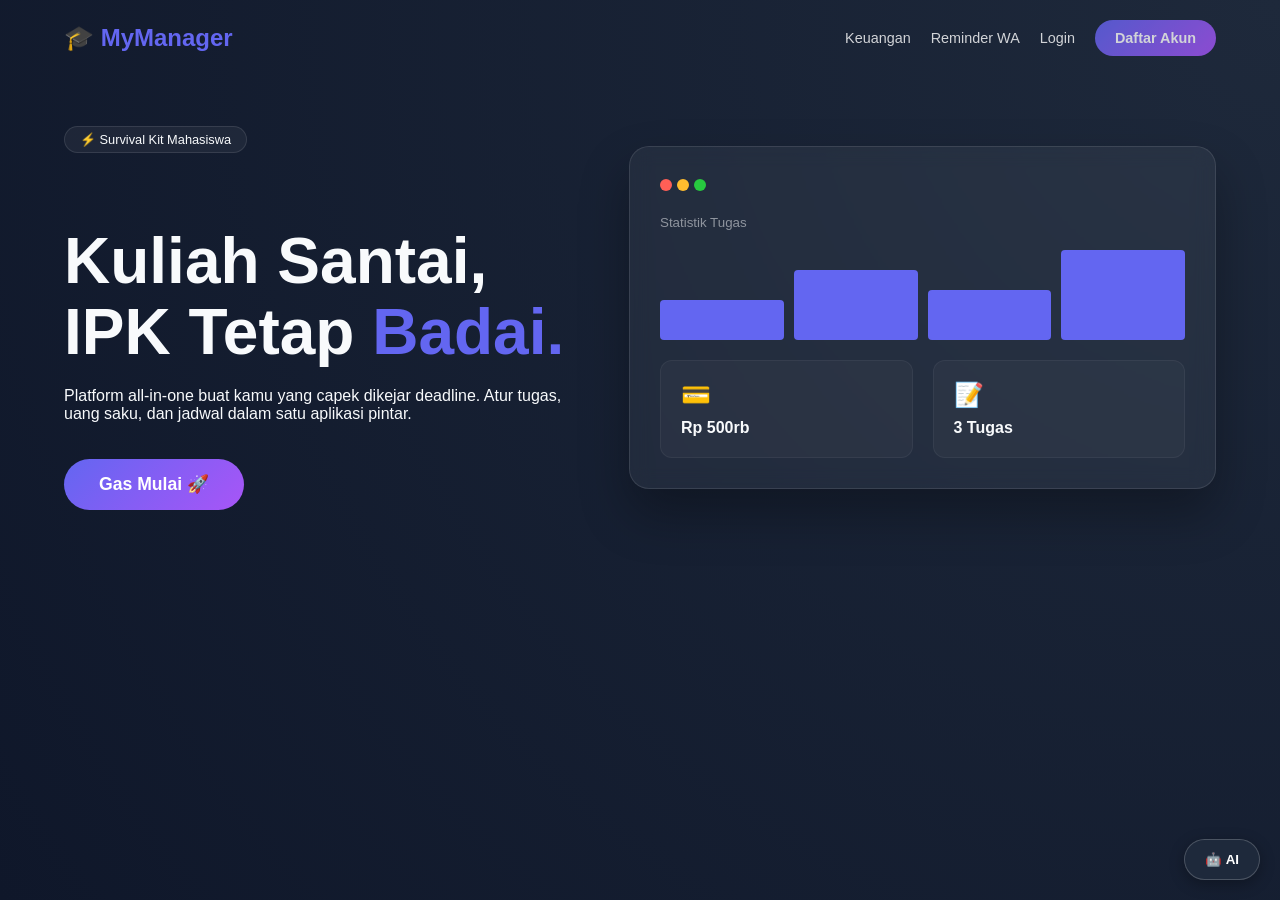
==== commit 03c7846c: "Add finance management section to index.html" ====
--- a/index.html
+++ b/index.html
@@ -74,6 +74,30 @@
         </div>
     </div>
 
+    <section id="page-home" class="hero">
+    </section>
+
+<section id="page-finance" class="hero" style="display:none; flex-direction: column; align-items: flex-start;">
+    <div class="hero-text">
+        <h1>Manajemen <span>Keuangan</span></h1>
+        <p>Pantau pengeluaran bulanan kamu di sini.</p>
+    </div>
+    
+    <div class="dashboard-preview" style="width: 100%; max-width: 600px;">
+        <div class="stat-grid">
+            <div class="stat-card">
+                <small>Sisa Saldo</small>
+                <h2 id="balance-display">Rp 0</h2>
+            </div>
+            <div class="stat-card">
+                <small>Pengeluaran Bulan Ini</small>
+                <h2 style="color: #ef4444;">Rp 0</h2>
+            </div>
+        </div>
+        <button class="btn-primary" style="margin-top:20px;" onclick="backToHome()">Kembali ke Beranda</button>
+    </div>
+</section>
+
     <script src="app.js"></script>
 </body>
 </html>
--- a/style.css
+++ b/style.css
@@ -11,74 +11,62 @@
     background: radial-gradient(circle at top right, #1e293b, var(--bg-color));
     color: var(--text-light);
     min-height: 100vh;
+    overflow-x: hidden;
 }
 
-nav { display: flex; justify-content: space-between; padding: 20px 10%; align-items: center; }
-
-.hero { display: flex; padding: 50px 10%; gap: 40px; align-items: center; }
-
-.hero-text h1 { font-size: 3.5rem; line-height: 1.1; }
-.hero-text span { color: var(--accent); }
-
-.badge { background: var(--glass); display: inline-block; padding: 5px 15px; border-radius: 20px; font-size: 0.8rem; margin-bottom: 20px; }
+/* Navbar */
+nav { display: flex; justify-content: space-between; padding: 20px 5%; align-items: center; }
+.logo { font-size: 1.5rem; font-weight: bold; color: var(--accent); }
+.nav-links { display: flex; gap: 20px; align-items: center; }
+.nav-links a { color: white; text-decoration: none; font-size: 0.9rem; opacity: 0.8; }
+.nav-links a:hover { opacity: 1; }
 
 .btn-primary {
     background: linear-gradient(135deg, #6366f1, #a855f7);
-    padding: 12px 30px; border: none; border-radius: 50px; color: white; cursor: pointer; font-weight: bold;
+    padding: 10px 20px; border: none; border-radius: 50px; color: white; 
+    cursor: pointer; font-weight: bold; text-decoration: none; transition: 0.3s;
 }
+.btn-primary:hover { opacity: 0.9; transform: scale(1.05); }
 
+/* Hero Section */
+.hero { display: flex; padding: 50px 5%; gap: 40px; align-items: center; flex-wrap: wrap; }
+.hero-text { flex: 1; min-width: 300px; }
+.hero-text h1 { font-size: clamp(2.5rem, 5vw, 4rem); line-height: 1.1; margin-bottom: 20px; }
+.hero-text span { color: var(--accent); }
+.badge { background: var(--glass); display: inline-block; padding: 5px 15px; border-radius: 20px; font-size: 0.8rem; margin-bottom: 20px; border: 1px solid rgba(255,255,255,0.1); }
+
+/* Dashboard Card */
 .dashboard-preview {
-    flex: 1; background: var(--glass); border: 1px solid rgba(255,255,255,0.1);
-    backdrop-filter: blur(10px); border-radius: 20px; padding: 30px;
+    flex: 1; min-width: 300px; background: var(--glass); border: 1px solid rgba(255,255,255,0.1);
+    backdrop-filter: blur(10px); border-radius: 20px; padding: 30px; box-shadow: 0 25px 50px rgba(0,0,0,0.3);
 }
-
-.stat-grid { display: grid; grid-template-columns: 1fr 1fr; gap: 20px; margin-top: 20px; }
-.stat-card { background: rgba(255,255,255,0.03); padding: 15px; border-radius: 12px; border: 1px solid rgba(255,255,255,0.05); }
-
-.window-dots span { display: inline-block; width: 10px; height: 10px; border-radius: 50%; margin-right: 5px; }
+.window-dots { margin-bottom: 20px; }
+.window-dots span { display: inline-block; width: 12px; height: 12px; border-radius: 50%; margin-right: 5px; }
 .window-dots span:nth-child(1) { background: #ff5f56; }
 .window-dots span:nth-child(2) { background: #ffbd2e; }
 .window-dots span:nth-child(3) { background: #27c93f; }
 
-/* Modal Overlay */
+.bar-chart { display: flex; align-items: flex-end; gap: 10px; height: 100px; margin-bottom: 20px; }
+.bar { background: var(--accent); width: 100%; border-radius: 4px; }
+
+.stat-grid { display: grid; grid-template-columns: 1fr 1fr; gap: 20px; }
+.stat-card { background: rgba(255,255,255,0.03); padding: 20px; border-radius: 12px; border: 1px solid rgba(255,255,255,0.05); }
+
+/* Modal */
 .modal-overlay {
-    position: fixed;
-    top: 0; left: 0; width: 100%; height: 100%;
-    background: rgba(0, 0, 0, 0.8);
-    backdrop-filter: blur(8px);
-    display: flex;
-    justify-content: center;
-    align-items: center;
-    z-index: 2000;
+    position: fixed; top: 0; left: 0; width: 100%; height: 100%;
+    background: rgba(0, 0, 0, 0.8); backdrop-filter: blur(8px);
+    display: flex; justify-content: center; align-items: center; z-index: 2000;
 }
+.modal-content {
+    background: #1e293b; padding: 30px; border-radius: 20px; border: 1px solid rgba(255,255,255,0.1);
+    width: 90%; max-width: 400px; text-align: center; position: relative;
+}
+.modal-content input { width: 100%; padding: 12px; margin: 10px 0; border-radius: 8px; border: 1px solid #334155; background: #0f172a; color: white; box-sizing: border-box; }
+.close-btn { position: absolute; top: 15px; right: 20px; font-size: 25px; cursor: pointer; color: #94a3b8; }
 
-/* Modal Content Box */
-.modal-content {
-    background: #1e293b;
-    padding: 30px;
-    border-radius: 20px;
-    border: 1px solid rgba(255,255,255,0.1);
-    width: 90%;
-    max-width: 400px;
-    text-align: center;
-    position: relative;
-}
-
-.modal-content input {
-    width: 100%;
-    padding: 12px;
-    margin: 10px 0;
-    border-radius: 8px;
-    border: 1px solid #334155;
-    background: #0f172a;
-    color: white;
-    box-sizing: border-box;
-}
-
-.close-btn {
-    position: absolute;
-    top: 15px; right: 20px;
-    font-size: 25px;
-    cursor: pointer;
-    color: #94a3b8;
-}
+/* AI Widget */
+.ai-widget { position: fixed; bottom: 20px; right: 20px; z-index: 1000; text-align: right; }
+.ai-btn { background: #1e293b; color: white; border: 1px solid rgba(255,255,255,0.2); padding: 12px 20px; border-radius: 50px; cursor: pointer; font-weight: bold; box-shadow: 0 4px 15px rgba(0,0,0,0.3); transition: 0.3s; }
+.ai-btn:hover { background: var(--accent); }
+.chat-window { position: absolute; bottom: 60px; right: 0; width: 280px; background: white; color: black; border-radius: 15px; padding: 15px; box-shadow: 0 10px 25px rgba(0,0,0,0.2); text-align: left; }
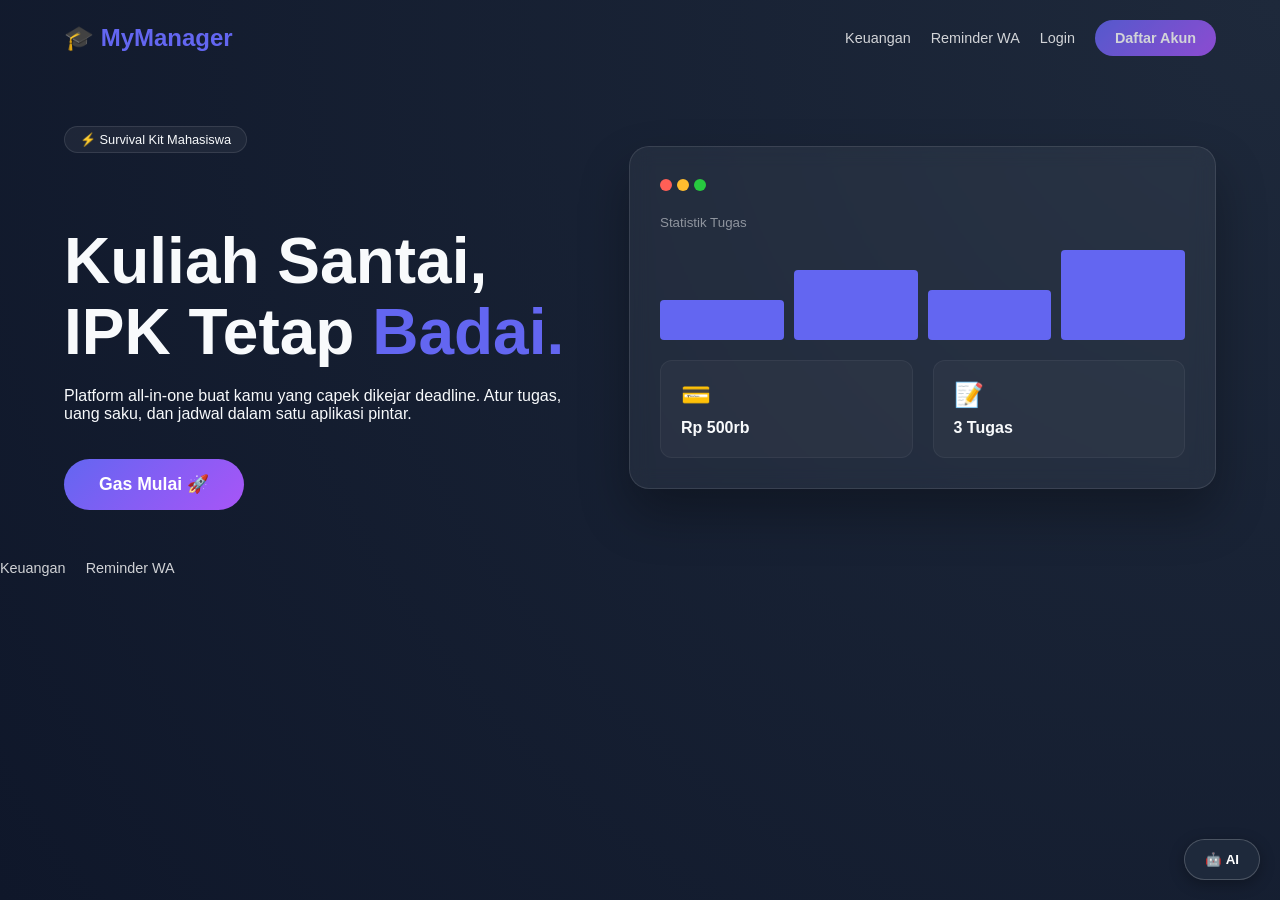
==== commit 3a9aa0e8: "Add navigation links for Finance and WA Reminder" ====
--- a/index.html
+++ b/index.html
@@ -74,6 +74,10 @@
         </div>
     </div>
 
+    <div class="nav-links">
+    <a href="#" id="nav-keuangan">Keuangan</a> <a href="#" id="wa-bot-btn">Reminder WA</a>
+    </div>
+
     <section id="page-home" class="hero">
     </section>
 
